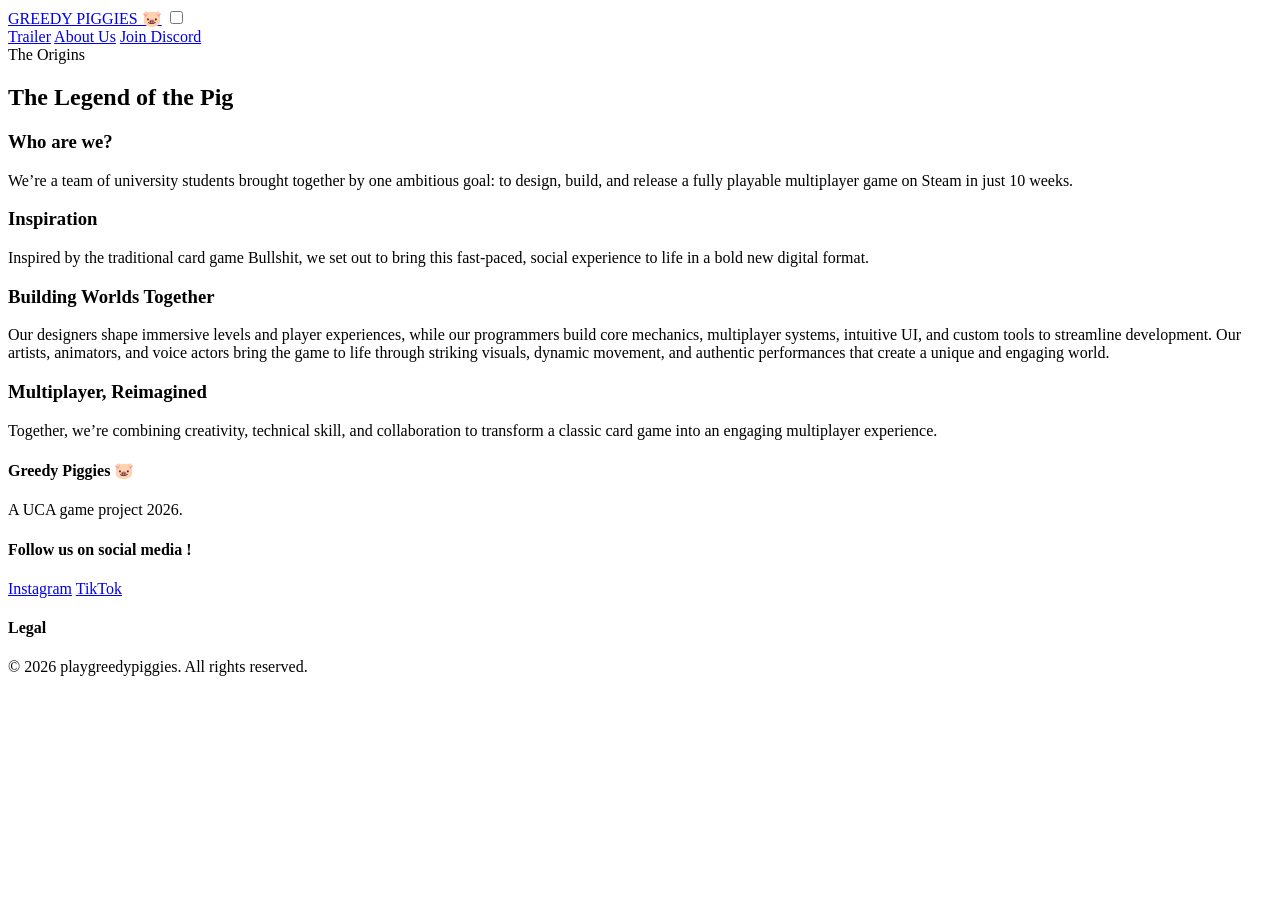
==== about.html @ 7080bbde "no more dev log" ====
<!DOCTYPE html>
<html lang="en">
<head>
    
    <meta charset="UTF-8">
    <meta name="viewport" content="width=device-width, initial-scale=1.0">
    <title>About Us | Greedy Piggies</title>
    <link rel="stylesheet" href="style.css">
</head>
<body>

    <nav>
    <a href="index.html" class="logo">GREEDY PIGGIES 🐷</a>
    
    <input type="checkbox" id="menu-toggle" class="menu-toggle">
    <label for="menu-toggle" class="hamburger">
        <span></span>
        <span></span>
        <span></span>
    </label>

    <div class="nav-links">
        <a href="trailer.html">Trailer</a>
        <a href="about.html">About Us</a>
        <a href="community.html" class="btn-nav">Join Discord</a>
    </div>
</nav>

    <main class="container">
        <section class="backstory">
            <span class="badge">The Origins</span>
            <h1>The Legend of the Pig</h1>
  

        <section class="team-overview">
            
            
            <div class="dept-grid">
                <div class="dept-box">
                    <h3>Who are we?</h3>
                    <p>We’re a team of university students brought together by one ambitious goal: to design, build, and release a fully playable multiplayer game on Steam in just 10 weeks.</p>
                </div>
                <div class="dept-box">
                    <h3>Inspiration</h3>
                    <p>Inspired by the traditional card game Bullshit, we set out to bring this fast-paced, social experience to life in a bold new digital format.</p>
                </div>
                <div class="dept-box">
                    <h3>Building Worlds Together</h3>
                    <p>Our designers shape immersive levels and player experiences, while our programmers build core mechanics, multiplayer systems, intuitive UI, and custom tools to streamline development. Our artists, animators, and voice actors bring the game to life through striking visuals, dynamic movement, and authentic performances that create a unique and engaging world.</p>
                </div>
                <div class="dept-box">
                    <h3>Multiplayer, Reimagined</h3>
                    <p>Together, we’re combining creativity, technical skill, and collaboration to transform a classic card game into an engaging multiplayer experience.</p>
                </div>
            </div>
        </section>
    </main>

<footer class="site-footer">
        <div class="footer-content">
            <div class="footer-section">
                <h4>Greedy Piggies 🐷</h4>
                <p>A UCA game project 2026.</p>
            </div>
            
            <div class="footer-section">
                <h4>Follow us on social media !</h4>
                <div class="social-icons">
                    <a href="https://www.instagram.com/playgreedypiggies/" target="_blank" class="social-link">Instagram</a>
                    <a href="https://www.tiktok.com/@playgreedypiggies?_r=1&_t=ZN-940TpQ4Ov70" target="_blank" class="social-link">TikTok</a>
                </div>
            </div>

            <div class="footer-section">
                <h4>Legal</h4>
                <p>&copy; 2026 playgreedypiggies. All rights reserved.</p>
            </div>
        </div>
    </footer>

    <script src="script.js"></script> 
</body>
</html>
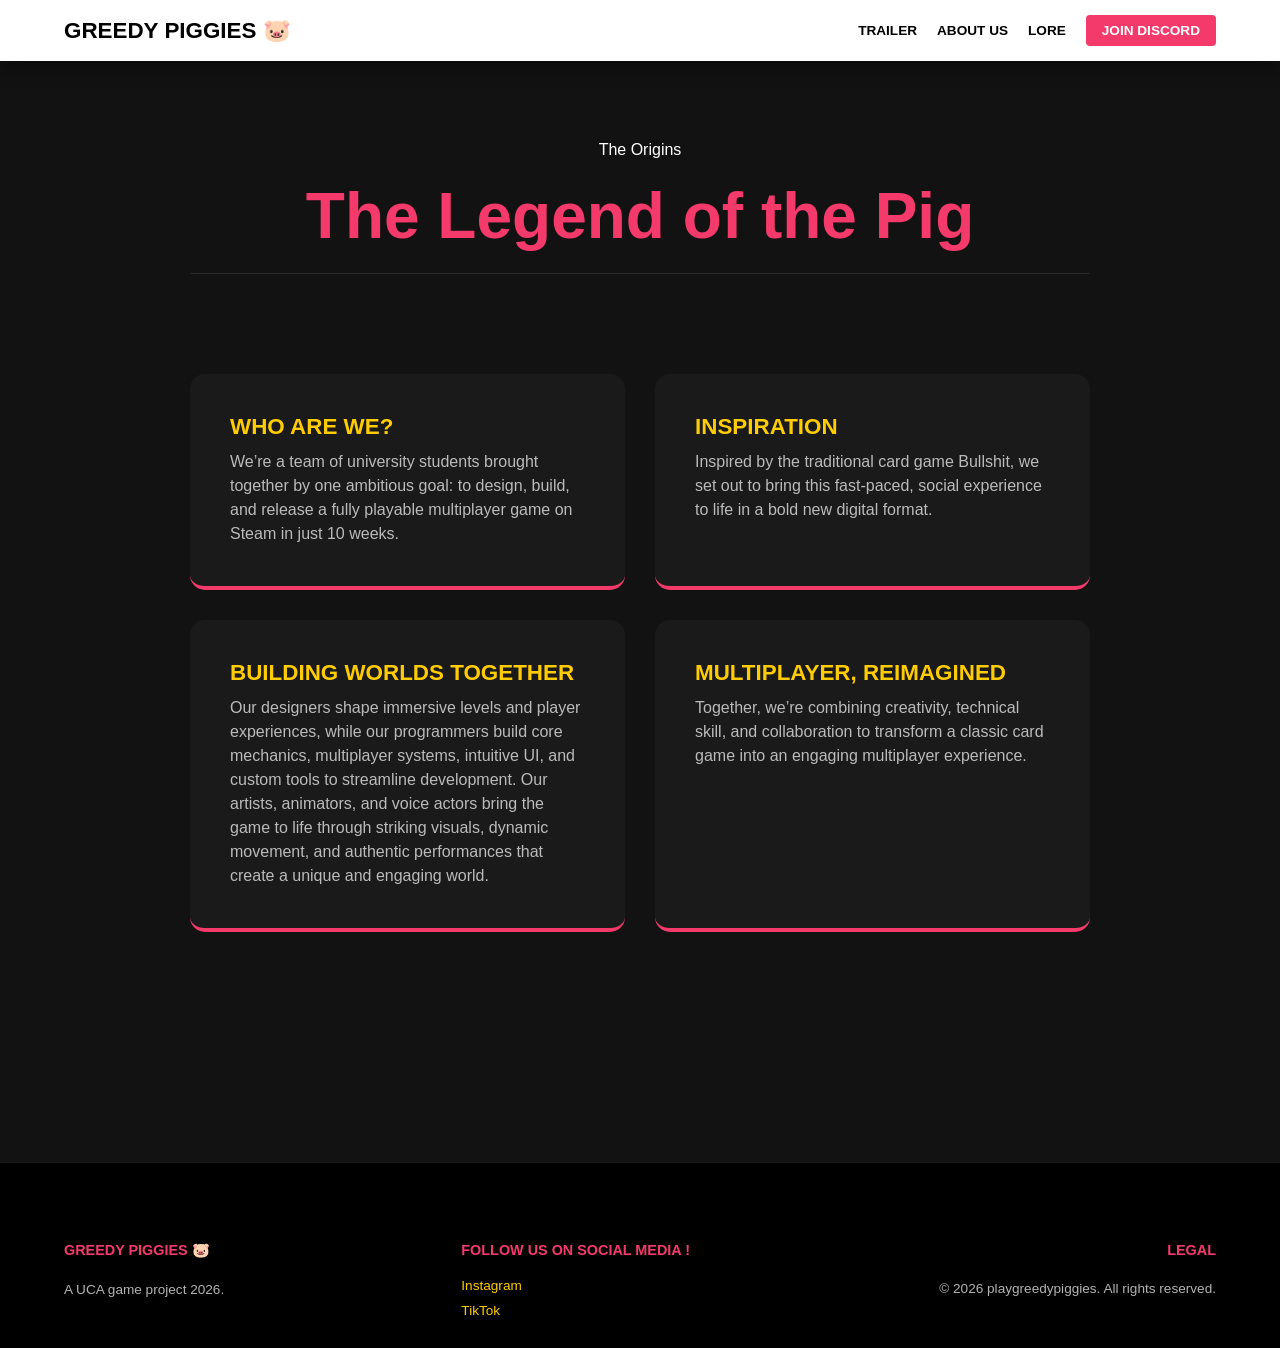
==== commit 5b74e42a: "lore page" ====
--- a/about.html
+++ b/about.html
@@ -22,6 +22,7 @@
     <div class="nav-links">
         <a href="trailer.html">Trailer</a>
         <a href="about.html">About Us</a>
+         <a href="lore.html">Lore</a>
         <a href="community.html" class="btn-nav">Join Discord</a>
     </div>
 </nav>
--- a/style.css
+++ b/style.css
@@ -0,0 +1,470 @@
+:root {
+    --pig-pink: #F33A6A;
+    --gold: #ffcc00;
+    --bg-dark: #121212;
+    --nav-white: #ffffff;
+}
+
+body {
+    margin: 0;
+    font-family: 'Arial Black', Gadget, sans-serif;
+    background: var(--bg-dark);
+    color: white;
+}
+
+/* --- NEW RESPONSIVE NAVIGATION --- */
+nav {
+    display: flex;
+    justify-content: space-between;
+    align-items: center;
+    padding: 15px 5%;
+    background: var(--nav-white);
+    position: sticky;
+    top: 0;
+    z-index: 1000;
+    box-shadow: 0 4px 20px rgba(0,0,0,0.5);
+}
+
+.logo { 
+    color: #000; 
+    text-decoration: none; 
+    font-size: 1.4rem; 
+    font-weight: bold;
+}
+
+/* Hamburger Logic */
+.menu-toggle { display: none; }
+
+.hamburger {
+    display: none; /* Hidden on desktop */
+    cursor: pointer;
+    flex-direction: column;
+    gap: 5px;
+}
+
+.hamburger span {
+    display: block;
+    width: 25px;
+    height: 3px;
+    background: #000;
+    border-radius: 3px;
+    transition: 0.3s;
+}
+
+.nav-links {
+    display: flex;
+    align-items: center;
+    gap: 20px;
+}
+
+.nav-links a {
+    color: #000;
+    text-decoration: none;
+    font-size: 0.85rem;
+    text-transform: uppercase;
+    font-weight: bold;
+}
+
+.nav-links a:hover {
+    color: var(--pig-pink);
+}
+
+.btn-nav {
+    background: var(--pig-pink);
+    color: white !important;
+    padding: 8px 16px;
+    border-radius: 4px;
+}
+
+/* --- HERO & COUNTDOWN --- */
+.hero {
+    min-height: 85vh;
+    display: flex;
+    align-items: center;
+    justify-content: center;
+    text-align: center;
+    background: radial-gradient(circle, #222 0%, #000 100%);
+    padding: 40px 20px;
+}
+
+h1 { font-size: 4rem; color: var(--pig-pink); margin: 10px 0; }
+
+#countdown {
+    display: flex;
+    justify-content: center;
+    gap: 15px;
+    margin: 40px 0;
+}
+
+.time-box {
+    background: rgba(255,255,255,0.05);
+    border: 2px solid var(--pig-pink);
+    padding: 20px;
+    border-radius: 12px;
+    min-width: 90px;
+}
+
+.time-box span { font-size: 2.5rem; color: var(--gold); display: block; }
+.time-box p { margin: 0; font-size: 0.7rem; text-transform: uppercase; opacity: 0.7; }
+
+/* --- PAGE CONTAINERS --- */
+.container {
+    max-width: 900px;
+    margin: 0 auto;
+    padding: 80px 20px;
+}
+
+.media-container {
+    width: 80%;
+    max-width: 800px;
+    height: 400px;
+    background: #1a1a1a;
+    border: 4px solid var(--pig-pink);
+    margin: 20px auto;
+    display: flex;
+    align-items: center;
+    justify-content: center;
+}
+
+.dev-container {
+    display: flex;
+    flex-direction: column;
+    gap: 20px;
+    max-width: 600px;
+    margin: 0 auto;
+}
+
+.log-entry {
+    background: rgba(255,255,255,0.05);
+    padding: 20px;
+    border-left: 5px solid var(--gold);
+    text-align: left;
+}
+
+/* --- ABOUT US & BACKSTORY --- */
+.backstory {
+    text-align: center;
+    margin-bottom: 100px;
+}
+
+.backstory h1 {
+    font-size: 4rem;
+    color: var(--pig-pink);
+    margin: 20px 0;
+}
+
+.story-content {
+    font-size: 1.25rem;
+    line-height: 1.8;
+    color: #e0e0e0;
+    text-align: left;
+    max-width: 750px;
+    margin: 0 auto;
+}
+
+.story-content p { margin-bottom: 25px; }
+.story-content strong { color: var(--gold); }
+
+.team-overview {
+    text-align: center;
+    padding-top: 50px;
+    border-top: 1px solid rgba(255,255,255,0.1);
+}
+
+.team-overview h2 { font-size: 2.5rem; color: white; }
+
+.dept-grid {
+    display: grid;
+    grid-template-columns: repeat(2, 1fr);
+    gap: 30px;
+    margin-top: 50px;
+}
+
+.dept-box {
+    background: #1a1a1a;
+    padding: 40px;
+    border-radius: 15px;
+    text-align: left;
+    transition: transform 0.3s ease;
+    border-bottom: 4px solid var(--pig-pink);
+}
+
+.dept-box:hover { transform: translateY(-5px); }
+
+.dept-box h3 {
+    margin: 0 0 10px 0;
+    color: var(--gold);
+    font-size: 1.4rem;
+    text-transform: uppercase;
+}
+
+.dept-box p { color: #bbb; font-size: 1rem; line-height: 1.5; margin: 0; }
+
+/* --- FOOTER --- */
+.site-footer {
+    background: #000000;
+    color: #ffffff;
+    padding: 60px 5% 30px 5%;
+    border-top: 1px solid rgba(255, 255, 255, 0.1);
+    margin-top: 50px;
+}
+
+.footer-content {
+    display: grid;
+    grid-template-columns: repeat(auto-fit, minmax(200px, 1fr));
+    gap: 40px;
+    max-width: 1200px;
+    margin: 0 auto;
+}
+
+.footer-section h4 {
+    color: var(--pig-pink);
+    text-transform: uppercase;
+    font-size: 0.9rem;
+    margin-bottom: 20px;
+}
+
+.footer-section p { font-size: 0.85rem; line-height: 1.6; opacity: 0.7; }
+
+.social-icons { display: flex; flex-direction: column; gap: 10px; }
+
+.social-link {
+    color: var(--gold);
+    text-decoration: none;
+    font-size: 0.85rem;
+    transition: color 0.3s ease;
+}
+
+.social-link:hover { color: white; }
+.footer-section:last-child { text-align: right; }
+
+.btn-discord {
+    background: #5865F2;
+    color: white;
+    padding: 20px 40px;
+    text-decoration: none;
+    border-radius: 8px;
+    font-size: 1.2rem;
+    transition: transform 0.2s;
+    display: inline-block;
+}
+
+/* --- SHARED MOBILE RESPONSIVENESS --- */
+@media (max-width: 768px) {
+    /* Nav Mobile */
+    .hamburger { display: flex; }
+    
+    .nav-links {
+        display: none; 
+        position: absolute;
+        top: 100%;
+        left: 0;
+        width: 100%;
+        background: #ffffff;
+        flex-direction: column;
+        padding: 20px 0;
+        box-shadow: 0 10px 20px rgba(0,0,0,0.2);
+    }
+
+    .menu-toggle:checked ~ .nav-links { display: flex; }
+
+    /* Nav Animation */
+    .menu-toggle:checked ~ .hamburger span:nth-child(1) { transform: translateY(8px) rotate(45deg); }
+    .menu-toggle:checked ~ .hamburger span:nth-child(2) { opacity: 0; }
+    .menu-toggle:checked ~ .hamburger span:nth-child(3) { transform: translateY(-8px) rotate(-45deg); }
+
+    /* Footer Mobile */
+    .footer-section, .footer-section:last-child { text-align: center; }
+    .social-icons { align-items: center; }
+
+    /* Content Mobile */
+    h1, .backstory h1 { font-size: 2.5rem; }
+    .dept-grid { grid-template-columns: 1fr; }
+    .stats-grid { grid-template-columns: 1fr 1fr; }
+    #countdown { flex-wrap: wrap; }
+}
+
+/* --- LORE PAGE STYLES --- */
+
+.lore-header {
+    background: linear-gradient(rgba(0,0,0,0.8), rgba(0,0,0,0.8)), url('your-hero-art.jpg');
+    background-size: cover;
+    background-position: center;
+    padding: 100px 20px;
+    text-align: center;
+    border-bottom: 3px solid var(--pig-pink);
+}
+
+.lore-header h1 {
+    font-size: 4.5rem;
+    letter-spacing: -2px;
+}
+
+.lore-container {
+    max-width: 1100px;
+    margin: 0 auto;
+    padding: 80px 20px;
+}
+
+.lore-row {
+    display: flex;
+    align-items: center;
+    gap: 60px;
+    margin-bottom: 120px;
+}
+
+/* This makes every second row flip sides */
+.lore-row.reverse {
+    flex-direction: row-reverse;
+}
+
+.lore-image {
+    flex: 1;
+}
+
+.img-frame {
+    width: 100%;
+    height: 350px;
+    background: #1a1a1a;
+    border: 2px solid rgba(255,255,255,0.1);
+    display: flex;
+    align-items: center;
+    justify-content: center;
+    color: var(--pig-pink);
+    font-size: 0.8rem;
+    position: relative;
+    overflow: hidden;
+}
+
+/* Stylized corner accents for the images */
+.img-frame::after {
+    content: '';
+    position: absolute;
+    top: 10px;
+    right: 10px;
+    width: 30px;
+    height: 30px;
+    border-top: 3px solid var(--gold);
+    border-right: 3px solid var(--gold);
+}
+
+.lore-text {
+    flex: 1;
+}
+
+.chapter {
+    color: var(--gold);
+    text-transform: uppercase;
+    font-size: 0.9rem;
+    letter-spacing: 3px;
+    display: block;
+    margin-bottom: 10px;
+}
+
+.lore-text h2 {
+    font-size: 2.5rem;
+    margin-bottom: 20px;
+    color: var(--pig-pink);
+}
+
+.lore-text p {
+    font-family: 'Georgia', serif; /* Gives it a "story" feel */
+    font-size: 1.15rem;
+    line-height: 1.8;
+    color: #ccc;
+}
+
+/* MOBILE LORE FIX */
+@media (max-width: 768px) {
+    .lore-row, .lore-row.reverse {
+        flex-direction: column;
+        text-align: center;
+        gap: 30px;
+    }
+    
+    .lore-header h1 { font-size: 2.8rem; }
+}
+
+/* --- CHARACTER PROFILE STYLES --- */
+.character-profiles {
+    background: #0a0a0a;
+    padding: 100px 0;
+    border-top: 1px solid rgba(255,255,255,0.1);
+}
+
+.profile-grid {
+    display: grid;
+    grid-template-columns: repeat(auto-fit, minmax(280px, 1fr));
+    gap: 40px;
+    margin-top: 50px;
+}
+
+.profile-card {
+    background: #1a1a1a;
+    padding: 20px;
+    border-radius: 15px;
+    border: 1px solid rgba(255,255,255,0.05);
+    transition: all 0.3s ease;
+    text-align: center;
+}
+
+.profile-card:hover {
+    transform: translateY(-10px);
+    border-color: var(--gold);
+    box-shadow: 0 10px 30px rgba(252, 9, 61, 0.2); /* Using your #fc093d pink-red */
+}
+
+.profile-img {
+    width: 100%;
+    height: 250px;
+    background: #333; /* Placeholder color */
+    border-radius: 10px;
+    margin-bottom: 20px;
+    position: relative;
+    overflow: hidden;
+}
+
+.profile-img img {
+    width: 100%;
+    height: 100%;
+    object-fit: cover;
+}
+
+/* Stats that appear on hover */
+.stats-overlay {
+    position: absolute;
+    bottom: -100%;
+    left: 0;
+    width: 100%;
+    background: rgba(252, 9, 61, 0.9); /* Your new red-pink */
+    color: white;
+    padding: 15px 0;
+    transition: 0.3s ease;
+    font-size: 0.8rem;
+    font-weight: bold;
+}
+
+.profile-card:hover .stats-overlay {
+    bottom: 0;
+}
+
+.profile-card h3 {
+    color: var(--gold);
+    margin: 10px 0 5px 0;
+    font-size: 1.5rem;
+}
+
+.role {
+    color: var(--pig-pink);
+    font-size: 0.8rem;
+    text-transform: uppercase;
+    letter-spacing: 2px;
+    margin-bottom: 15px;
+}
+
+.bio {
+    font-size: 0.9rem;
+    color: #bbb;
+    line-height: 1.5;
+    font-family: 'Georgia', serif;
+}
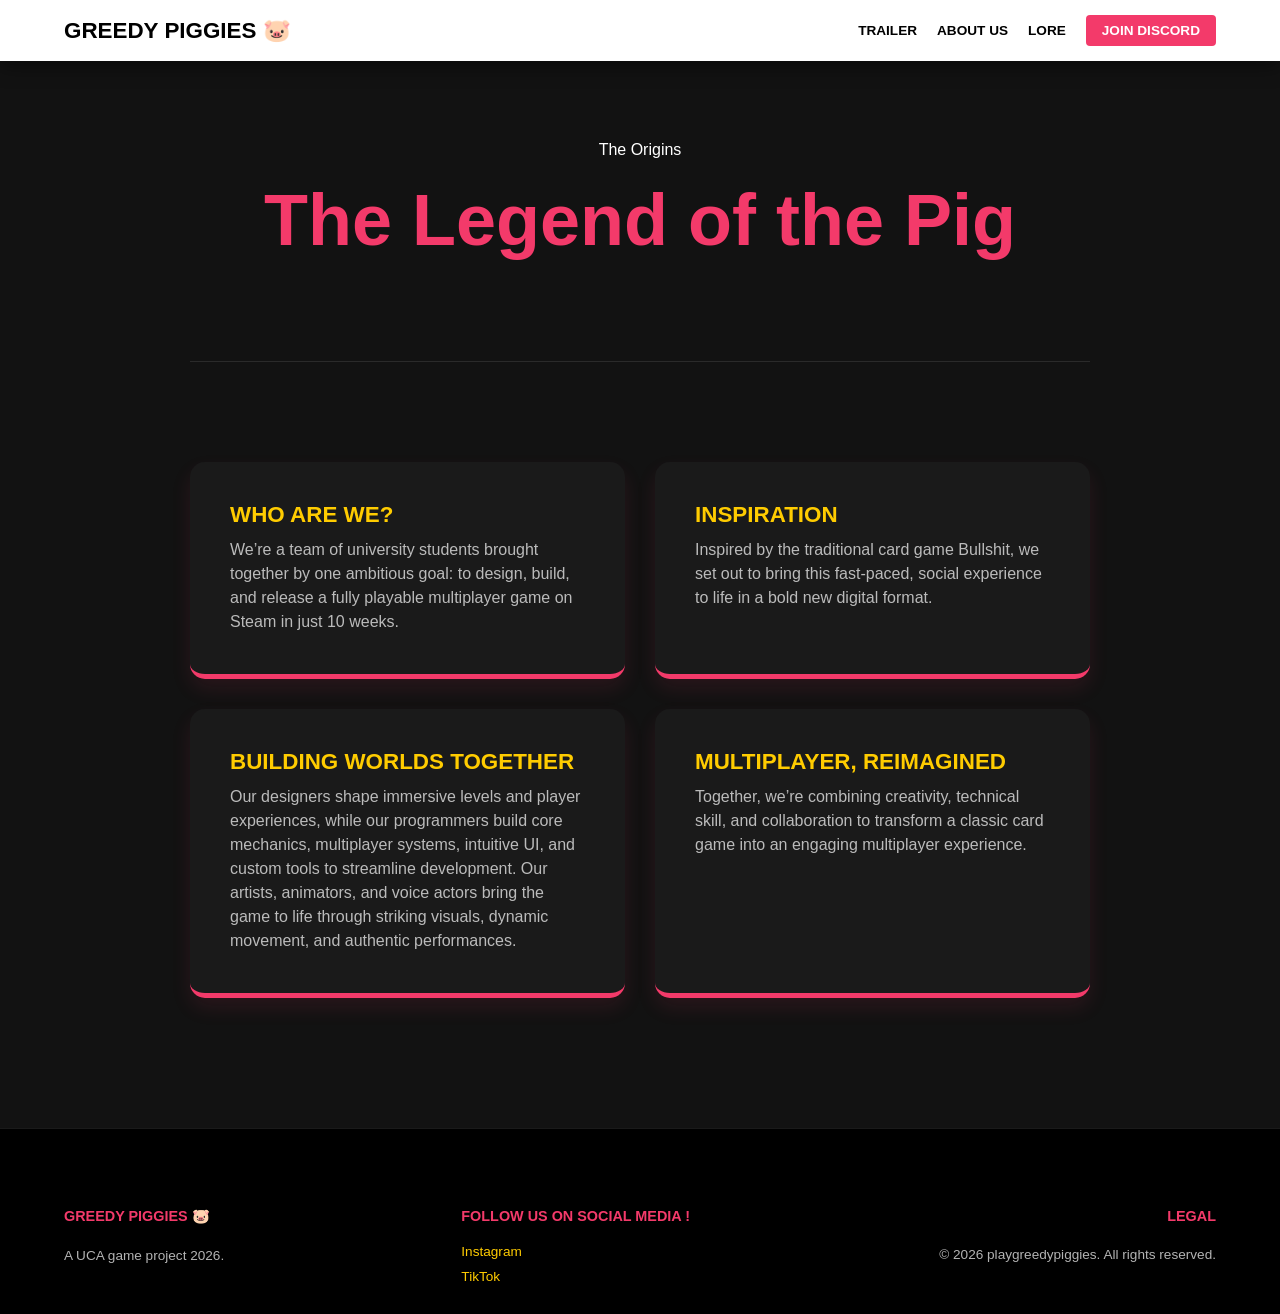
==== commit fa19be3b: "changing about us page back hopefully" ====
--- a/about.html
+++ b/about.html
@@ -1,7 +1,6 @@
 <!DOCTYPE html>
 <html lang="en">
 <head>
-    
     <meta charset="UTF-8">
     <meta name="viewport" content="width=device-width, initial-scale=1.0">
     <title>About Us | Greedy Piggies</title>
@@ -10,32 +9,26 @@
 <body>
 
     <nav>
-    <a href="index.html" class="logo">GREEDY PIGGIES 🐷</a>
-    
-    <input type="checkbox" id="menu-toggle" class="menu-toggle">
-    <label for="menu-toggle" class="hamburger">
-        <span></span>
-        <span></span>
-        <span></span>
-    </label>
-
-    <div class="nav-links">
-        <a href="trailer.html">Trailer</a>
-        <a href="about.html">About Us</a>
-         <a href="lore.html">Lore</a>
-        <a href="community.html" class="btn-nav">Join Discord</a>
-    </div>
-</nav>
+        <a href="index.html" class="logo">GREEDY PIGGIES 🐷</a>
+        <input type="checkbox" id="menu-toggle" class="menu-toggle">
+        <label for="menu-toggle" class="hamburger">
+            <span></span>
+            <span></span>
+            <span></span>
+        </label>
+        <div class="nav-links">
+            <a href="trailer.html">Trailer</a>
+            <a href="about.html">About Us</a>
+            <a href="lore.html">Lore</a>
+            <a href="community.html" class="btn-nav">Join Discord</a>
+        </div>
+    </nav>
 
     <main class="container">
         <section class="backstory">
             <span class="badge">The Origins</span>
             <h1>The Legend of the Pig</h1>
-  
-
-        <section class="team-overview">
-            
-            
+        </section> <section class="team-overview">
             <div class="dept-grid">
                 <div class="dept-box">
                     <h3>Who are we?</h3>
@@ -47,7 +40,7 @@
                 </div>
                 <div class="dept-box">
                     <h3>Building Worlds Together</h3>
-                    <p>Our designers shape immersive levels and player experiences, while our programmers build core mechanics, multiplayer systems, intuitive UI, and custom tools to streamline development. Our artists, animators, and voice actors bring the game to life through striking visuals, dynamic movement, and authentic performances that create a unique and engaging world.</p>
+                    <p>Our designers shape immersive levels and player experiences, while our programmers build core mechanics, multiplayer systems, intuitive UI, and custom tools to streamline development. Our artists, animators, and voice actors bring the game to life through striking visuals, dynamic movement, and authentic performances.</p>
                 </div>
                 <div class="dept-box">
                     <h3>Multiplayer, Reimagined</h3>
@@ -57,13 +50,12 @@
         </section>
     </main>
 
-<footer class="site-footer">
+    <footer class="site-footer">
         <div class="footer-content">
             <div class="footer-section">
                 <h4>Greedy Piggies 🐷</h4>
                 <p>A UCA game project 2026.</p>
             </div>
-            
             <div class="footer-section">
                 <h4>Follow us on social media !</h4>
                 <div class="social-icons">
@@ -71,14 +63,12 @@
                     <a href="https://www.tiktok.com/@playgreedypiggies?_r=1&_t=ZN-940TpQ4Ov70" target="_blank" class="social-link">TikTok</a>
                 </div>
             </div>
-
             <div class="footer-section">
                 <h4>Legal</h4>
                 <p>&copy; 2026 playgreedypiggies. All rights reserved.</p>
             </div>
         </div>
     </footer>
-
-    <script src="script.js"></script> 
+    <script src="script.js"></script>
 </body>
 </html>
--- a/style.css
+++ b/style.css
@@ -25,10 +25,10 @@
     box-shadow: 0 4px 20px rgba(0,0,0,0.5);
 }
 
-.logo { 
-    color: #000; 
-    text-decoration: none; 
-    font-size: 1.4rem; 
+.logo {
+    color: #000;
+    text-decoration: none;
+    font-size: 1.4rem;
     font-weight: bold;
 }
 
@@ -143,12 +143,12 @@
 
 /* --- ABOUT US & BACKSTORY --- */
 .backstory {
-    text-align: center;
+    text-align: center; /* FIXED: Centered title to match screenshot */
     margin-bottom: 100px;
 }
 
 .backstory h1 {
-    font-size: 4rem;
+    font-size: 4.5rem; /* Matches your screenshot size */
     color: var(--pig-pink);
     margin: 20px 0;
 }
@@ -174,8 +174,8 @@
 .team-overview h2 { font-size: 2.5rem; color: white; }
 
 .dept-grid {
-    display: grid;
-    grid-template-columns: repeat(2, 1fr);
+    display: grid; /* FIXED: Switched to grid for the 2x2 layout */
+    grid-template-columns: repeat(2, 1fr); /* FIXED: This creates 2 equal columns */
     gap: 30px;
     margin-top: 50px;
 }
@@ -186,7 +186,8 @@
     border-radius: 15px;
     text-align: left;
     transition: transform 0.3s ease;
-    border-bottom: 4px solid var(--pig-pink);
+    border-bottom: 5px solid var(--pig-pink); /* Restored signature pink glow line */
+    box-shadow: 0 10px 20px rgba(243, 58, 106, 0.1);
 }
 
 .dept-box:hover { transform: translateY(-5px); }
@@ -253,9 +254,9 @@
 @media (max-width: 768px) {
     /* Nav Mobile */
     .hamburger { display: flex; }
-    
+
     .nav-links {
-        display: none; 
+        display: none;
         position: absolute;
         top: 100%;
         left: 0;
@@ -285,7 +286,6 @@
 }
 
 /* --- LORE PAGE STYLES --- */
-
 .lore-header {
     background: linear-gradient(rgba(0,0,0,0.8), rgba(0,0,0,0.8)), url('your-hero-art.jpg');
     background-size: cover;
@@ -368,35 +368,32 @@
 }
 
 .lore-text p {
-    font-family: 'Georgia', serif; /* Gives it a "story" feel */
+    font-family: 'Georgia', serif;
     font-size: 1.15rem;
     line-height: 1.8;
     color: #ccc;
 }
 
-/* MOBILE LORE FIX */
-@media (max-width: 768px) {
-    .lore-row, .lore-row.reverse {
-        flex-direction: column;
-        text-align: center;
-        gap: 30px;
-    }
-    
-    .lore-header h1 { font-size: 2.8rem; }
-}
-
-/* --- CHARACTER PROFILE STYLES --- */
+/* --- CHARACTER SECTION --- */
 .character-profiles {
     background: #0a0a0a;
-    padding: 100px 0;
+    padding: 40px 0 100px 0;
     border-top: 1px solid rgba(255,255,255,0.1);
+    text-align: center; /* FIXED: Centers "Select Your Swine" and "Usual Suspects" */
+}
+
+.character-profiles h2 {
+    margin-top: 10px;
+    font-size: 2.8rem; /* Matches your screenshot */
+    margin-bottom: 30px;
 }
 
 .profile-grid {
     display: grid;
-    grid-template-columns: repeat(auto-fit, minmax(280px, 1fr));
-    gap: 40px;
-    margin-top: 50px;
+    grid-template-columns: repeat(auto-fit, minmax(300px, 350px));
+    justify-content: center;
+    gap: 50px;
+    margin-top: 20px;
 }
 
 .profile-card {
@@ -406,18 +403,19 @@
     border: 1px solid rgba(255,255,255,0.05);
     transition: all 0.3s ease;
     text-align: center;
+    height: 100%;
 }
 
 .profile-card:hover {
     transform: translateY(-10px);
     border-color: var(--gold);
-    box-shadow: 0 10px 30px rgba(252, 9, 61, 0.2); /* Using your #fc093d pink-red */
+    box-shadow: 0 10px 30px rgba(243, 58, 106, 0.2);
 }
 
 .profile-img {
     width: 100%;
     height: 250px;
-    background: #333; /* Placeholder color */
+    background: #333;
     border-radius: 10px;
     margin-bottom: 20px;
     position: relative;
@@ -428,15 +426,15 @@
     width: 100%;
     height: 100%;
     object-fit: cover;
-}
-
-/* Stats that appear on hover */
+    color: white; /* Shows alt text clearly if image is broken */
+}
+
 .stats-overlay {
     position: absolute;
     bottom: -100%;
     left: 0;
     width: 100%;
-    background: rgba(252, 9, 61, 0.9); /* Your new red-pink */
+    background: rgba(243, 58, 106, 0.9);
     color: white;
     padding: 15px 0;
     transition: 0.3s ease;
